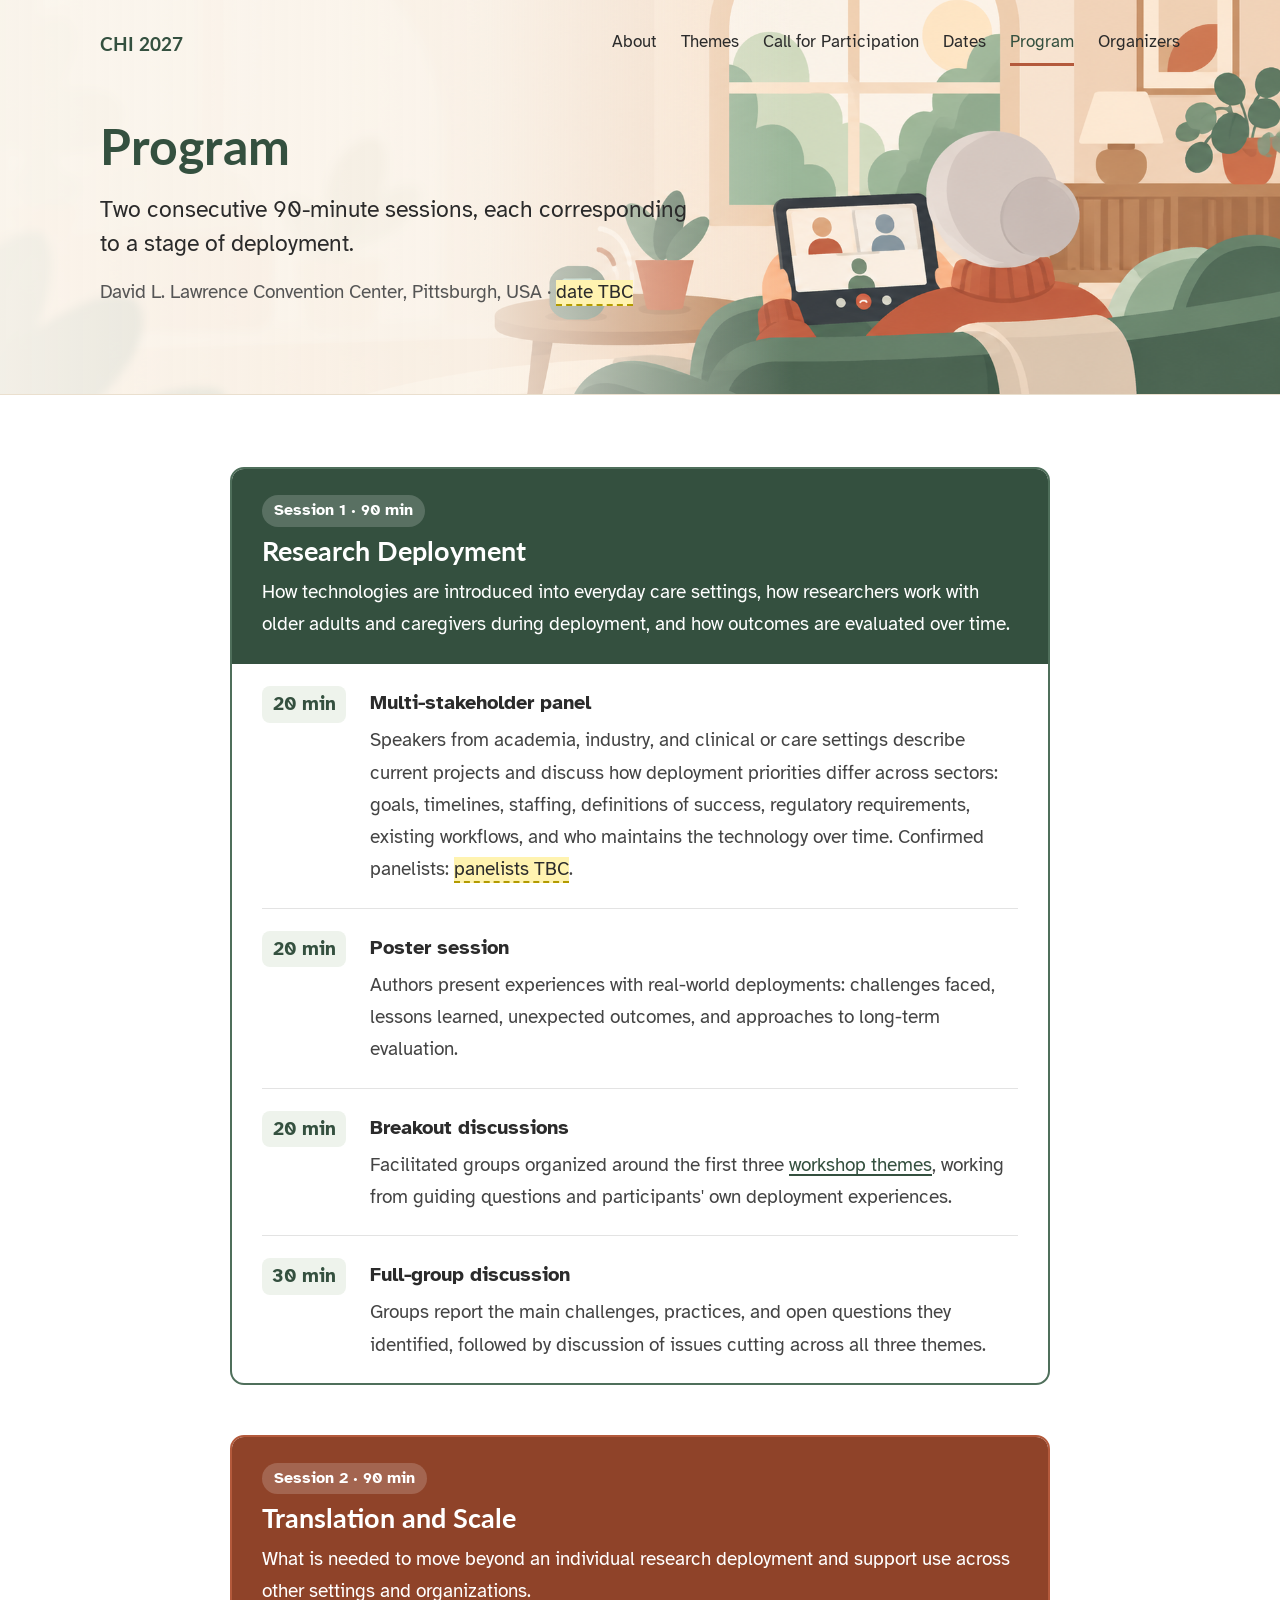
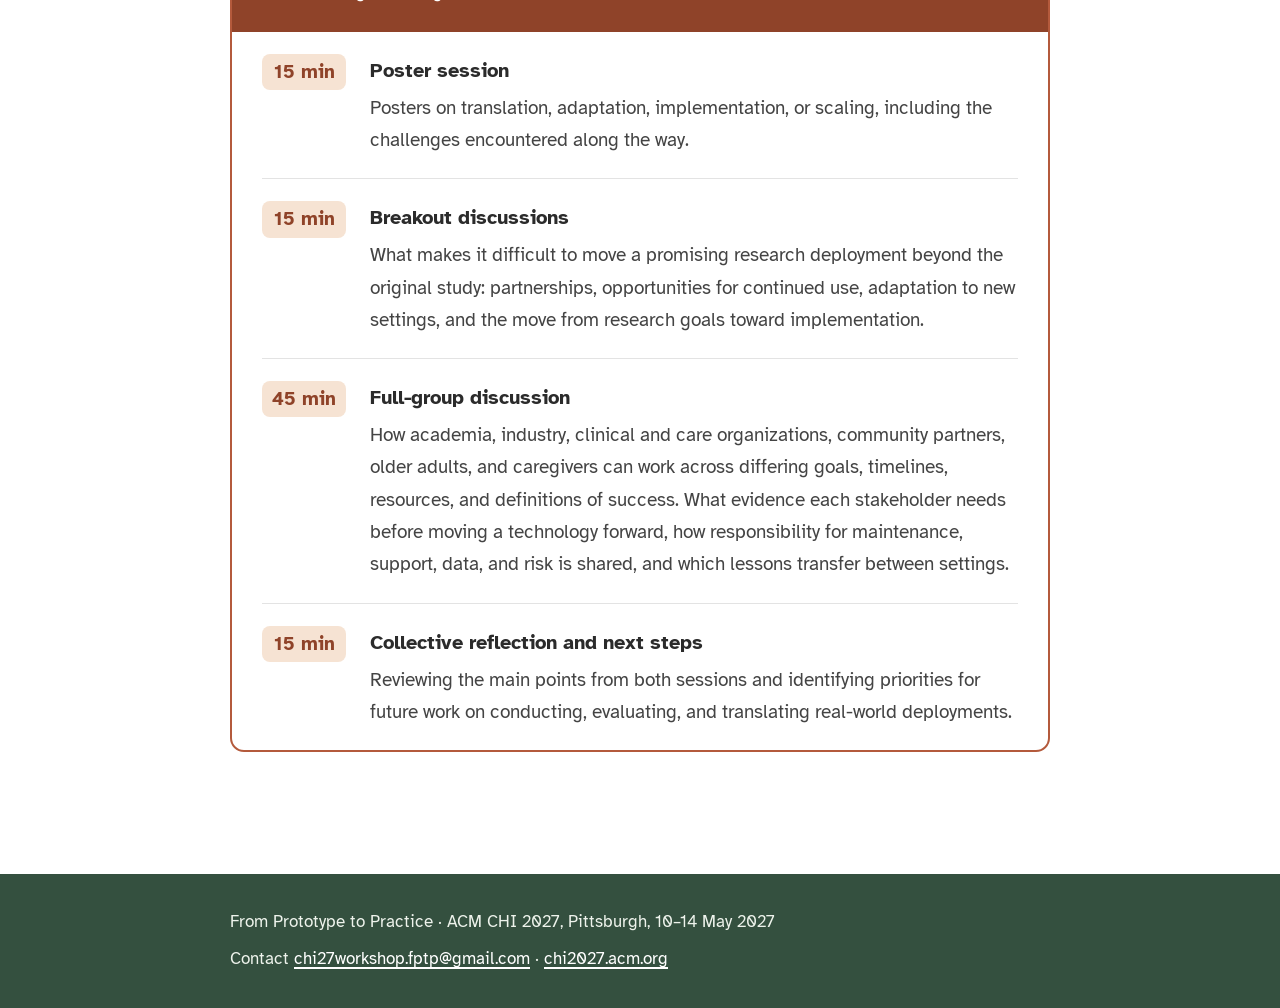
==== program.html @ b1916fda "Add From Prototype to Practice CHI 2027 workshop site Main page (about, themes, call for participati" ====
<!DOCTYPE html>
<html lang="en">

<head>
    <meta charset="utf-8">
    <meta name="viewport" content="width=device-width, initial-scale=1">
    <title>Program — From Prototype to Practice, CHI 2027 Workshop</title>
    <meta name="description"
        content="A CHI 2027 workshop on deploying and bringing technologies into real-world use for older adults and caregivers.">
    <!-- line to be removed before publication: this page is not yet ready for indexing -->
    <meta name="robots" content="noindex, nofollow">
    <link rel="preconnect" href="https://fonts.googleapis.com">
    <link rel="preconnect" href="https://fonts.gstatic.com" crossorigin>
    <link href="https://fonts.googleapis.com/css2?family=Atkinson+Hyperlegible:ital,wght@0,400;0,700;1,400&family=Lato:wght@700;900&display=swap"
        rel="stylesheet">
    <link rel="stylesheet" type="text/css" href="style.css">
</head>

<body>

    <header class="masthead">
        <div class="topnav">
            <a class="brand" href="index.html">CHI 2027</a>
            <nav aria-label="Workshop pages">
                <a href="index.html#about">About</a>
                <a href="index.html#themes">Themes</a>
                <a href="index.html#participation">Call for Participation</a>
                <a href="index.html#dates">Dates</a>
                <a href="program.html" aria-current="page">Program</a>
                <a href="index.html#organizers">Organizers</a>
            </nav>
        </div>
        <div class="hero short">
            <h1>Program</h1>
            <p class="subtitle">Two consecutive 90-minute sessions, each corresponding to a stage of deployment.</p>
            <p class="meta">David L. Lawrence Convention Center, Pittsburgh, USA &middot; <span class="todo">date
                    TBC</span></p>
        </div>
    </header>

    <main id="main">

        <section id="program" class="block">
            <div class="wrap">

                <div class="session">
                    <div class="session-head">
                        <p class="session-num">Session 1 &middot; 90 min</p>
                        <h3>Research Deployment</h3>
                        <p>How technologies are introduced into everyday care settings, how researchers work with
                            older adults and caregivers during deployment, and how outcomes are evaluated over time.
                        </p>
                    </div>
                    <ol class="activities">
                        <li>
                            <span class="time">20 min</span>
                            <div>
                                <b>Multi-stakeholder panel</b>
                                <p>Speakers from academia, industry, and clinical or care settings describe current
                                    projects and discuss how deployment priorities differ across sectors: goals,
                                    timelines, staffing, definitions of success, regulatory requirements, existing
                                    workflows, and who maintains the technology over time. Confirmed panelists:
                                    <span class="todo">panelists TBC</span>.</p>
                            </div>
                        </li>
                        <li>
                            <span class="time">20 min</span>
                            <div>
                                <b>Poster session</b>
                                <p>Authors present experiences with real-world deployments: challenges faced,
                                    lessons learned, unexpected outcomes, and approaches to long-term evaluation.</p>
                            </div>
                        </li>
                        <li>
                            <span class="time">20 min</span>
                            <div>
                                <b>Breakout discussions</b>
                                <p>Facilitated groups organized around the first three
                                    <a href="index.html#themes">workshop themes</a>, working from guiding
                                    questions and participants' own deployment experiences.</p>
                            </div>
                        </li>
                        <li>
                            <span class="time">30 min</span>
                            <div>
                                <b>Full-group discussion</b>
                                <p>Groups report the main challenges, practices, and open questions they identified,
                                    followed by discussion of issues cutting across all three themes.</p>
                            </div>
                        </li>
                    </ol>
                </div>
    
                <div class="session second">
                    <div class="session-head">
                        <p class="session-num">Session 2 &middot; 90 min</p>
                        <h3>Translation and Scale</h3>
                        <p>What is needed to move beyond an individual research deployment and support use across
                            other settings and organizations.</p>
                    </div>
                    <ol class="activities">
                        <li>
                            <span class="time">15 min</span>
                            <div>
                                <b>Poster session</b>
                                <p>Posters on translation, adaptation, implementation, or scaling, including the
                                    challenges encountered along the way.</p>
                            </div>
                        </li>
                        <li>
                            <span class="time">15 min</span>
                            <div>
                                <b>Breakout discussions</b>
                                <p>What makes it difficult to move a promising research deployment beyond the
                                    original study: partnerships, opportunities for continued use, adaptation to new
                                    settings, and the move from research goals toward implementation.</p>
                            </div>
                        </li>
                        <li>
                            <span class="time">45 min</span>
                            <div>
                                <b>Full-group discussion</b>
                                <p>How academia, industry, clinical and care organizations, community partners,
                                    older adults, and caregivers can work across differing goals, timelines,
                                    resources, and definitions of success. What evidence each stakeholder needs
                                    before moving a technology forward, how responsibility for maintenance, support,
                                    data, and risk is shared, and which lessons transfer between settings.</p>
                            </div>
                        </li>
                        <li>
                            <span class="time">15 min</span>
                            <div>
                                <b>Collective reflection and next steps</b>
                                <p>Reviewing the main points from both sessions and identifying priorities for
                                    future work on conducting, evaluating, and translating real-world deployments.
                                </p>
                            </div>
                        </li>
                    </ol>
            </div>
        </section>

    </main>

    <footer>
        <div class="wrap">
            <span>From Prototype to Practice &middot; ACM CHI 2027, Pittsburgh, 10&ndash;14 May 2027</span>
            <span>Contact <a href="mailto:chi27workshop.fptp@gmail.com">chi27workshop.fptp@gmail.com</a> &middot; <a
                    href="https://chi2027.acm.org/">chi2027.acm.org</a></span>
        </div>
    </footer>

</body>

</html>
---- style.css ----
:root {
    --sage-dark: #34503f;
    --sage: #4f6f5b;
    --sage-light: #eef3ec;
    --terracotta: #b45a3c;
    --terracotta-dark: #8f4329;
    --cream: #fbf6ee;
    --peach: #f6e3d3;
    --text: #2b2b2b;
    --muted: #555555;
    --heading: Lato, "Helvetica Neue", Helvetica, Arial, sans-serif;
}

* {
    box-sizing: border-box;
}

body {
    margin: 0;
    color: var(--text);
    background: #fff;
    font-family: "Atkinson Hyperlegible", Verdana, Arial, sans-serif;
    font-size: 19px;
    line-height: 1.7;
}

a {
    color: var(--sage-dark);
    text-decoration-thickness: 2px;
    text-underline-offset: 3px;
}

a:hover {
    color: var(--terracotta-dark);
}

:focus-visible {
    outline: 3px solid var(--terracotta);
    outline-offset: 3px;
}

/* masthead: navigation + text laid over the banner illustration */
.masthead {
    background:
        linear-gradient(90deg, rgba(251, 246, 238, 0.95) 0%, rgba(251, 246, 238, 0.8) 38%, rgba(251, 246, 238, 0) 62%),
        var(--cream) url("images/banner.png") right center / cover no-repeat;
    border-bottom: 1px solid #eadfce;
}

.topnav {
    max-width: 1140px;
    margin: 0 auto;
    padding: 22px 30px;
    display: flex;
    flex-wrap: wrap;
    justify-content: space-between;
    align-items: center;
    gap: 10px 24px;
}

.topnav .brand {
    font-family: var(--heading);
    font-weight: 700;
    font-size: 19px;
    color: var(--sage-dark);
    text-decoration: none;
}

.topnav nav {
    display: flex;
    flex-wrap: wrap;
    gap: 4px 24px;
}

.topnav nav a {
    font-size: 17px;
    color: var(--text);
    text-decoration: none;
    padding: 6px 0;
    border-bottom: 3px solid transparent;
}

.topnav nav a:hover,
.topnav nav a[aria-current="page"] {
    color: var(--sage-dark);
    border-bottom-color: var(--terracotta);
}

.hero {
    max-width: 1140px;
    margin: 0 auto;
    min-height: clamp(420px, 38vw, 620px);
    padding: 40px 30px 70px;
}

.hero-text {
    max-width: 600px;
}

.hero h1 {
    font-family: var(--heading);
    font-weight: 700;
    font-size: 50px;
    line-height: 1.15;
    color: var(--sage-dark);
    margin: 0;
    white-space: nowrap;
}

.hero .subtitle {
    font-size: 23px;
    line-height: 1.45;
    margin: 18px 0 16px;
}

.hero .meta {
    color: var(--muted);
    margin: 0 0 26px;
}

.actions {
    display: flex;
    flex-wrap: wrap;
    gap: 14px;
}

.btn {
    display: inline-block;
    min-height: 52px;
    padding: 12px 26px;
    border-radius: 10px;
    border: 2px solid var(--terracotta);
    background: var(--terracotta);
    color: #fff;
    font-weight: 700;
    text-decoration: none;
}

.btn:hover {
    background: var(--terracotta-dark);
    border-color: var(--terracotta-dark);
    color: #fff;
}

.btn.outline {
    background: transparent;
    border-color: var(--sage-dark);
    color: var(--sage-dark);
}

.btn.outline:hover {
    background: var(--sage-light);
    color: var(--sage-dark);
}

.hero.short {
    min-height: 0;
    padding-top: 30px;
    padding-bottom: 60px;
}

.hero.short > * {
    max-width: 600px;
}

/* sections */
section.block {
    padding: 72px 0;
}

section.alt {
    background: var(--sage-light);
}

.wrap {
    max-width: 880px;
    margin: 0 auto;
    padding: 0 30px;
}

h2 {
    font-family: var(--heading);
    font-weight: 700;
    font-size: 34px;
    line-height: 1.25;
    color: var(--sage-dark);
    margin: 0 0 28px;
}

h2::after {
    content: "";
    display: block;
    width: 56px;
    height: 4px;
    margin-top: 14px;
    border-radius: 2px;
    background: var(--terracotta);
}

h2.center {
    text-align: center;
}

h2.center::after {
    margin-left: auto;
    margin-right: auto;
}

ul,
ol {
    padding-left: 34px;
}

li {
    margin-bottom: 10px;
}

h3.theme {
    font-family: var(--heading);
    font-weight: 700;
    font-size: 23px;
    line-height: 1.35;
    color: var(--sage-dark);
    margin: 36px 0 12px;
}

h2 + h3.theme {
    margin-top: 0;
}

h3.theme span {
    display: block;
    font-size: 16px;
    color: var(--terracotta-dark);
    margin-bottom: 2px;
}

.callout {
    border-left: 5px solid var(--sage);
    background: var(--sage-light);
    border-radius: 0 10px 10px 0;
    padding: 14px 22px;
    margin: 0 0 28px;
}

table.dates {
    width: 100%;
    border-collapse: collapse;
    background: #fff;
    border-radius: 10px;
    overflow: hidden;
}

table.dates th,
table.dates td {
    text-align: left;
    padding: 16px 20px;
    border-bottom: 1px solid #dfe6dd;
}

table.dates tr:last-child th,
table.dates tr:last-child td {
    border-bottom: 0;
}

table.dates th {
    font-weight: normal;
    width: 55%;
}

table.dates td {
    font-weight: 700;
    color: var(--sage-dark);
}

.note {
    font-style: italic;
    color: var(--muted);
}

/* organizers */
.organizers {
    list-style: none;
    padding: 0;
    margin: 0;
    display: grid;
    grid-template-columns: repeat(3, 1fr);
    gap: 40px 20px;
    text-align: center;
}

.organizers li {
    margin: 0;
}

.avatar {
    width: 160px;
    height: 160px;
    margin: 0 auto 16px;
    border-radius: 50%;
    border: 6px solid #fff;
    box-shadow: 0 0 0 2px var(--peach);
    background: var(--peach);
    display: flex;
    align-items: center;
    justify-content: center;
    font-family: var(--heading);
    font-size: 40px;
    font-weight: 700;
    color: var(--terracotta);
}

.organizers b {
    display: block;
    font-family: var(--heading);
    font-size: 19px;
}

.organizers span {
    color: var(--muted);
    font-size: 17px;
}

/* program */
.session {
    border: 2px solid var(--sage);
    border-radius: 14px;
    overflow: hidden;
    margin: 0 0 50px;
    background: #fff;
}

.session-head {
    background: var(--sage-dark);
    color: #fff;
    padding: 24px 30px;
}

.session.second {
    border-color: var(--terracotta);
}

.session.second .session-head {
    background: var(--terracotta-dark);
}

.session-head .session-num {
    display: inline-block;
    margin: 0 0 6px;
    padding: 2px 12px;
    border-radius: 999px;
    background: rgba(255, 255, 255, 0.18);
    font-size: 16px;
    font-weight: 700;
}

.session-head h3 {
    margin: 0 0 8px;
    font-family: var(--heading);
    font-size: 27px;
    line-height: 1.3;
}

.session-head p {
    margin: 0;
}

ol.activities {
    list-style: none;
    margin: 0;
    padding: 0 30px;
}

ol.activities li {
    display: flex;
    gap: 24px;
    margin: 0;
    padding: 22px 0;
    border-bottom: 1px solid #e3e3e3;
}

ol.activities li:last-child {
    border-bottom: 0;
}

ol.activities .time {
    flex: 0 0 84px;
    align-self: flex-start;
    text-align: center;
    padding: 2px 0;
    border-radius: 8px;
    background: var(--sage-light);
    color: var(--sage-dark);
    font-weight: 700;
    white-space: nowrap;
}

.session.second ol.activities .time {
    background: var(--peach);
    color: var(--terracotta-dark);
}

ol.activities b {
    display: block;
    font-size: 20px;
}

ol.activities p {
    margin: 4px 0 0;
    color: #444;
}

.todo {
    background-color: #fff3b0;
    border-bottom: 2px dashed #b39b00;
    color: var(--text);
}

footer {
    background: var(--sage-dark);
    color: #eef3ec;
}

footer a {
    color: #fff;
}

footer .wrap {
    display: flex;
    flex-wrap: wrap;
    justify-content: space-between;
    gap: 8px 20px;
    padding-top: 34px;
    padding-bottom: 34px;
    font-size: 17px;
}

/* narrower screens: keep the text on the banner, fading top-to-bottom so the scene shows below the buttons */
@media (max-width: 1000px) {
    .masthead {
        background:
            linear-gradient(180deg, rgba(251, 246, 238, 0.95) 0%, rgba(251, 246, 238, 0.88) 55%, rgba(251, 246, 238, 0.1) 88%),
            var(--cream) url("images/banner.png") 72% center / cover no-repeat;
    }

    .hero {
        min-height: 0;
        padding-bottom: 200px;
    }

    .hero.short {
        padding-bottom: 160px;
    }
}

@media (max-width: 820px) {

    .hero h1 {
        font-size: 38px;
        white-space: normal;
    }

    .hero .subtitle {
        font-size: 21px;
    }

    .topnav {
        padding: 18px 20px;
    }

    .hero,
    .wrap {
        padding-left: 20px;
        padding-right: 20px;
    }

    section.block {
        padding: 52px 0;
    }

    h2 {
        font-size: 29px;
    }

    .organizers {
        grid-template-columns: 1fr 1fr;
    }

    .avatar {
        width: 124px;
        height: 124px;
        font-size: 32px;
    }

    ol.activities {
        padding: 0 20px;
    }

    ol.activities li {
        flex-direction: column;
        gap: 8px;
    }

    .session-head {
        padding: 20px;
    }
}
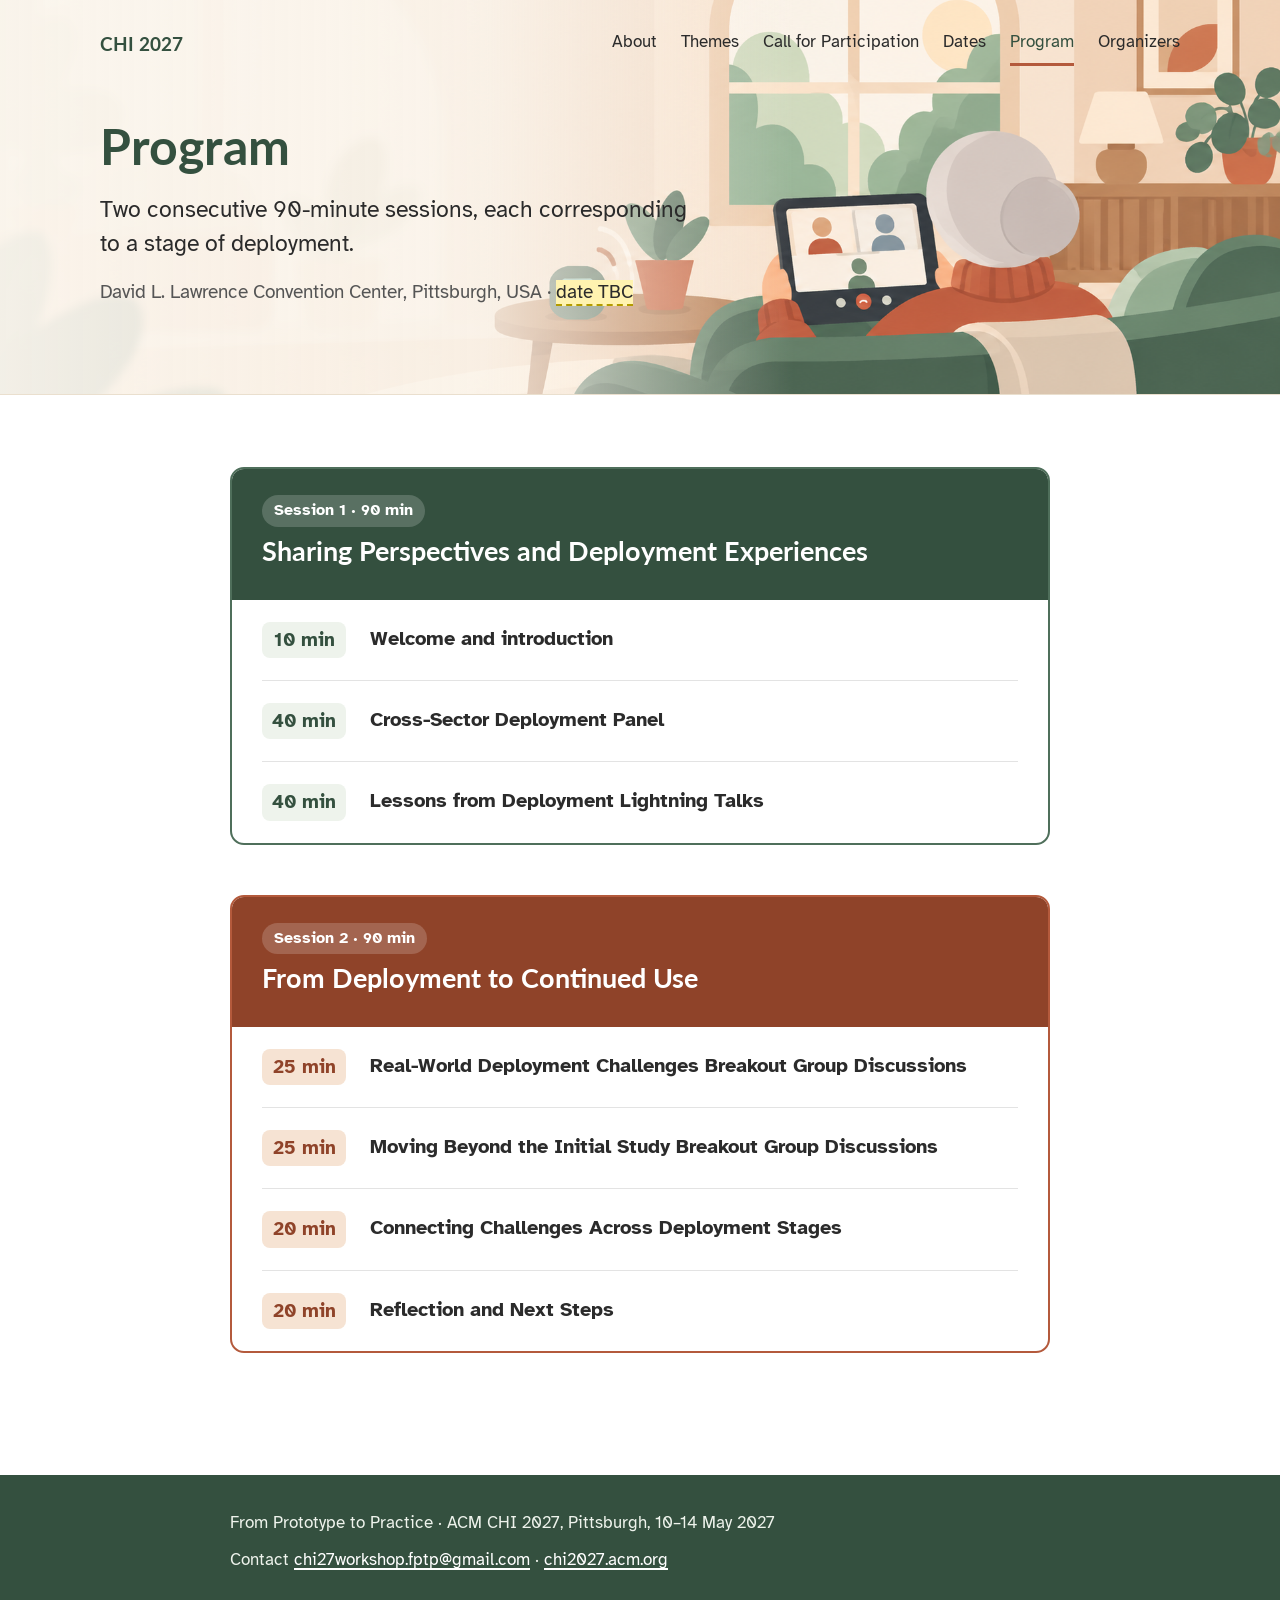
==== commit 1d05df77: "updated program" ====
--- a/program.html
+++ b/program.html
@@ -46,97 +46,63 @@
                 <div class="session">
                     <div class="session-head">
                         <p class="session-num">Session 1 &middot; 90 min</p>
-                        <h3>Research Deployment</h3>
-                        <p>How technologies are introduced into everyday care settings, how researchers work with
-                            older adults and caregivers during deployment, and how outcomes are evaluated over time.
-                        </p>
+                        <h3>Sharing Perspectives and Deployment Experiences</h3>
                     </div>
                     <ol class="activities">
                         <li>
-                            <span class="time">20 min</span>
+                            <span class="time">10 min</span>
                             <div>
-                                <b>Multi-stakeholder panel</b>
-                                <p>Speakers from academia, industry, and clinical or care settings describe current
-                                    projects and discuss how deployment priorities differ across sectors: goals,
-                                    timelines, staffing, definitions of success, regulatory requirements, existing
-                                    workflows, and who maintains the technology over time. Confirmed panelists:
-                                    <span class="todo">panelists TBC</span>.</p>
+                                <b>Welcome and introduction</b>
+                            </div>
+                        </li>
+                        <li>
+                            <span class="time">40 min</span>
+                            <div>
+                                <b>Cross-Sector Deployment Panel</b>
+                            </div>
+                        </li>
+                        <li>
+                            <span class="time">40 min</span>
+                            <div>
+                                <b>Lessons from Deployment Lightning Talks</b>
+                            </div>
+                        </li>
+                    </ol>
+                </div>
+
+                <div class="session second">
+                    <div class="session-head">
+                        <p class="session-num">Session 2 &middot; 90 min</p>
+                        <h3>From Deployment to Continued Use</h3>
+                    </div>
+                    <ol class="activities">
+                        <li>
+                            <span class="time">25 min</span>
+                            <div>
+                                <b>Real-World Deployment Challenges Breakout Group Discussions</b>
+                            </div>
+                        </li>
+                        <li>
+                            <span class="time">25 min</span>
+                            <div>
+                                <b>Moving Beyond the Initial Study Breakout Group Discussions</b>
                             </div>
                         </li>
                         <li>
                             <span class="time">20 min</span>
                             <div>
-                                <b>Poster session</b>
-                                <p>Authors present experiences with real-world deployments: challenges faced,
-                                    lessons learned, unexpected outcomes, and approaches to long-term evaluation.</p>
+                                <b>Connecting Challenges Across Deployment Stages</b>
                             </div>
                         </li>
                         <li>
                             <span class="time">20 min</span>
                             <div>
-                                <b>Breakout discussions</b>
-                                <p>Facilitated groups organized around the first three
-                                    <a href="index.html#themes">workshop themes</a>, working from guiding
-                                    questions and participants' own deployment experiences.</p>
-                            </div>
-                        </li>
-                        <li>
-                            <span class="time">30 min</span>
-                            <div>
-                                <b>Full-group discussion</b>
-                                <p>Groups report the main challenges, practices, and open questions they identified,
-                                    followed by discussion of issues cutting across all three themes.</p>
+                                <b>Reflection and Next Steps</b>
                             </div>
                         </li>
                     </ol>
                 </div>
-    
-                <div class="session second">
-                    <div class="session-head">
-                        <p class="session-num">Session 2 &middot; 90 min</p>
-                        <h3>Translation and Scale</h3>
-                        <p>What is needed to move beyond an individual research deployment and support use across
-                            other settings and organizations.</p>
-                    </div>
-                    <ol class="activities">
-                        <li>
-                            <span class="time">15 min</span>
-                            <div>
-                                <b>Poster session</b>
-                                <p>Posters on translation, adaptation, implementation, or scaling, including the
-                                    challenges encountered along the way.</p>
-                            </div>
-                        </li>
-                        <li>
-                            <span class="time">15 min</span>
-                            <div>
-                                <b>Breakout discussions</b>
-                                <p>What makes it difficult to move a promising research deployment beyond the
-                                    original study: partnerships, opportunities for continued use, adaptation to new
-                                    settings, and the move from research goals toward implementation.</p>
-                            </div>
-                        </li>
-                        <li>
-                            <span class="time">45 min</span>
-                            <div>
-                                <b>Full-group discussion</b>
-                                <p>How academia, industry, clinical and care organizations, community partners,
-                                    older adults, and caregivers can work across differing goals, timelines,
-                                    resources, and definitions of success. What evidence each stakeholder needs
-                                    before moving a technology forward, how responsibility for maintenance, support,
-                                    data, and risk is shared, and which lessons transfer between settings.</p>
-                            </div>
-                        </li>
-                        <li>
-                            <span class="time">15 min</span>
-                            <div>
-                                <b>Collective reflection and next steps</b>
-                                <p>Reviewing the main points from both sessions and identifying priorities for
-                                    future work on conducting, evaluating, and translating real-world deployments.
-                                </p>
-                            </div>
-                        </li>
-                    </ol>
+
             </div>
         </section>
 
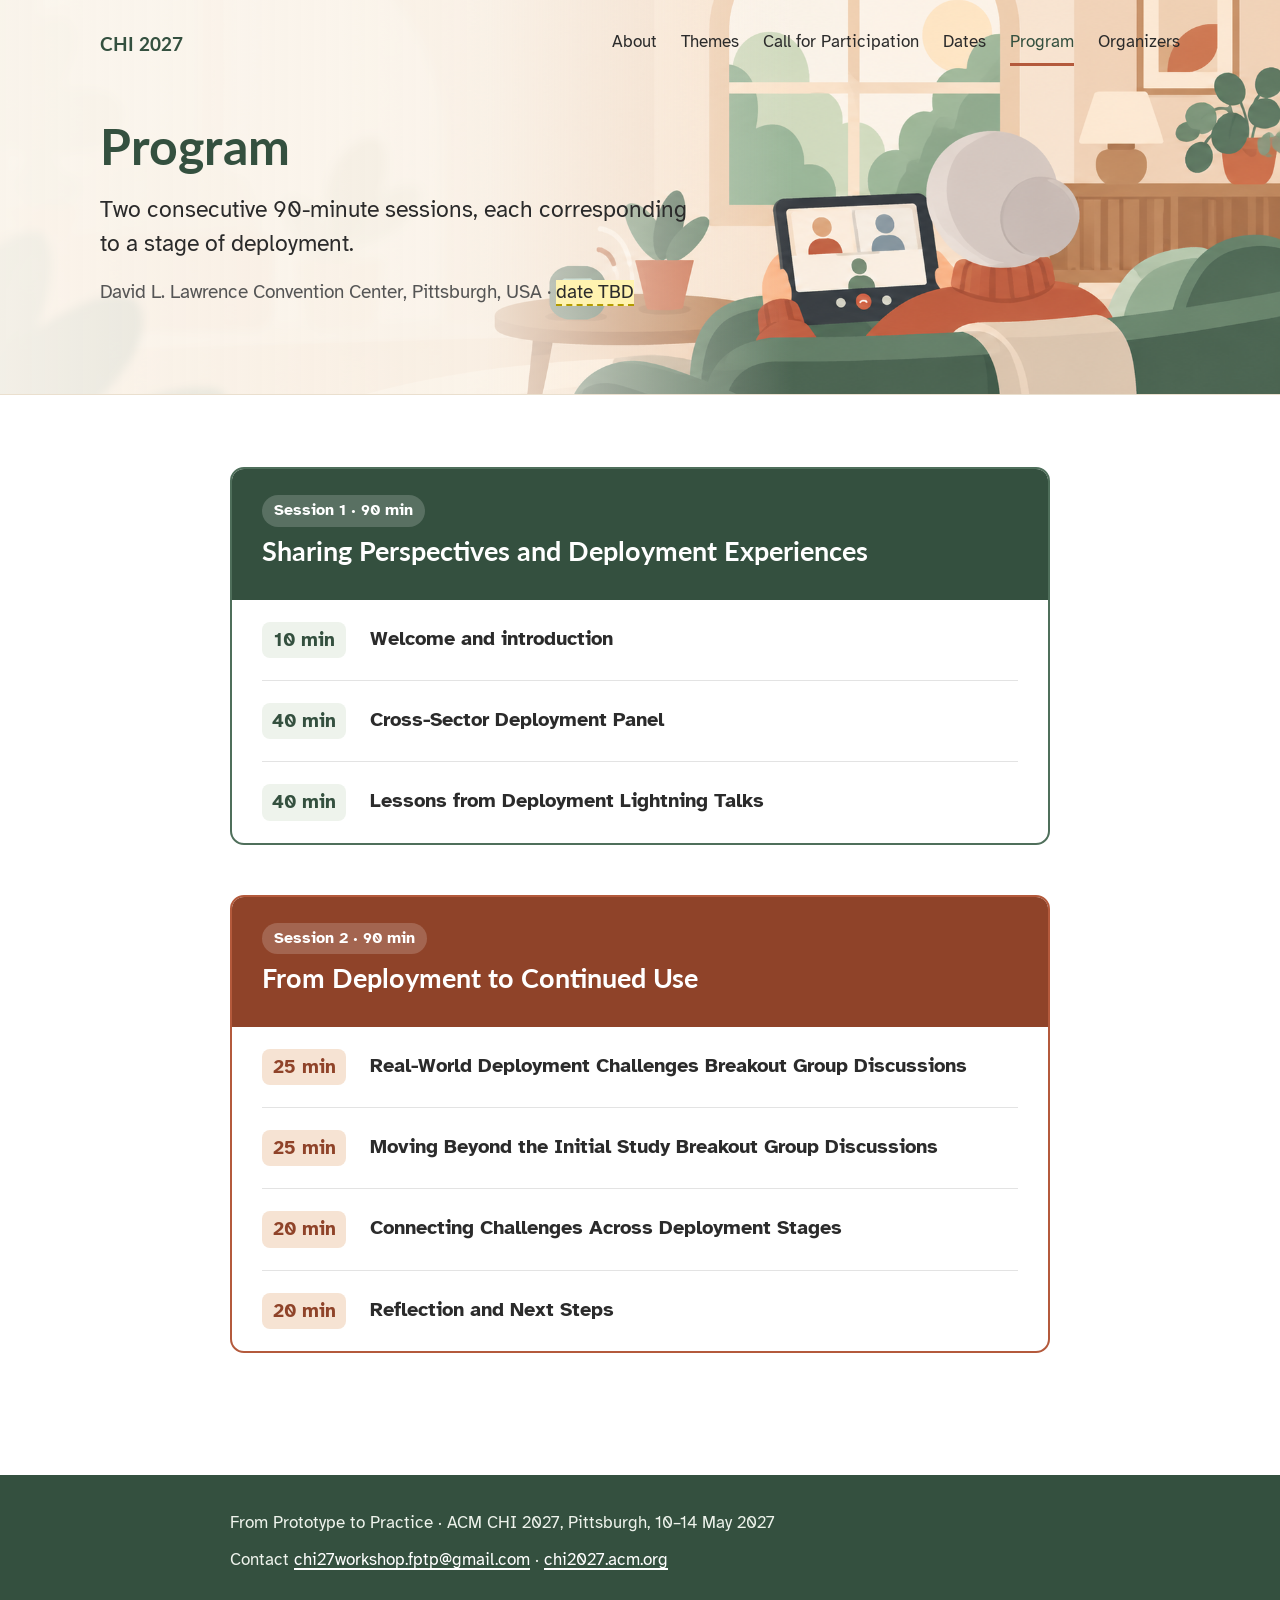
==== commit a1b95d82: "updated minor" ====
--- a/program.html
+++ b/program.html
@@ -34,7 +34,7 @@
             <h1>Program</h1>
             <p class="subtitle">Two consecutive 90-minute sessions, each corresponding to a stage of deployment.</p>
             <p class="meta">David L. Lawrence Convention Center, Pittsburgh, USA &middot; <span class="todo">date
-                    TBC</span></p>
+                    TBD</span></p>
         </div>
     </header>
 
